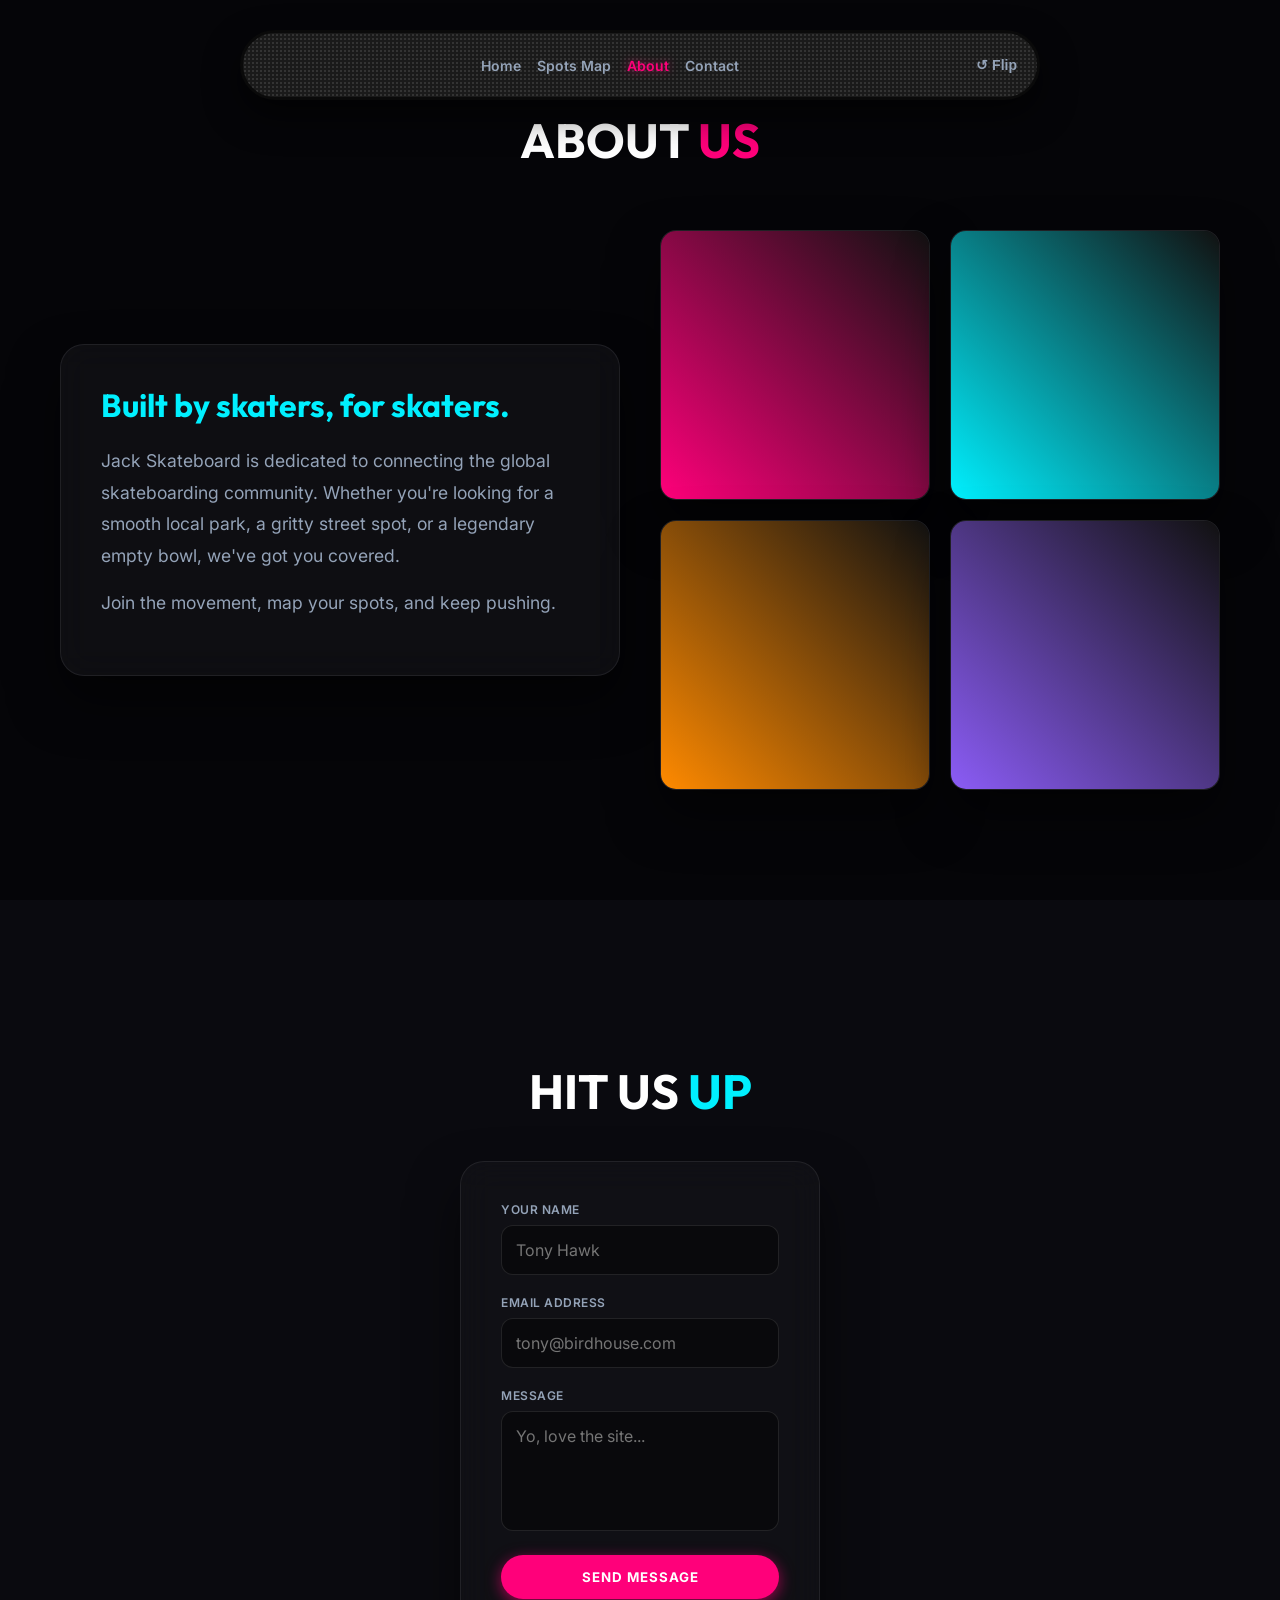
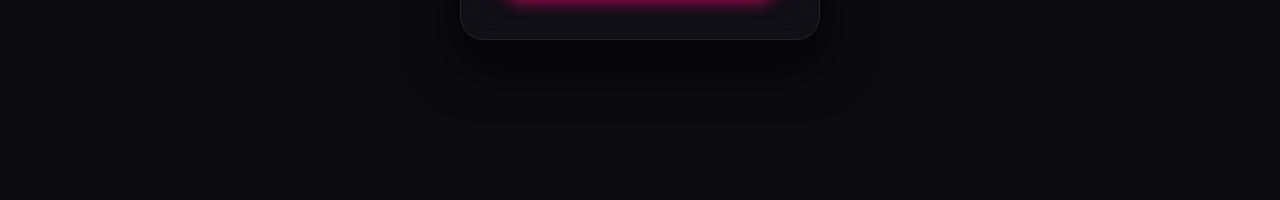
==== about.html @ 87d004cb "Merge Contact page into About page and update nav links" ====
<!DOCTYPE html>
<html lang="en">
<head>
  <meta charset="UTF-8">
  <meta name="viewport" content="width=device-width, initial-scale=1.0">
  <title>Jack Skateboard | About & Contact</title>
  <link rel="preconnect" href="https://fonts.googleapis.com">
  <link rel="preconnect" href="https://fonts.gstatic.com" crossorigin>
  <link href="https://fonts.googleapis.com/css2?family=Outfit:wght@400;700;900&family=Inter:wght@300;400;500;600&display=swap" rel="stylesheet">
  <link rel="stylesheet" href="style.css">
</head>
<body>

  <!-- 3D Skateboard Navigation -->
  <div class="nav-perspective">
    <div class="skateboard" id="skateboard-nav">
      
      <!-- Front (Grip Tape) -->
      <div class="skate-face skate-front">
        <div class="skate-truck top-truck"></div>
        <div class="skate-content">
          <a href="index.html" class="nav-link">Home</a>
          <a href="map.html" class="nav-link">Spots Map</a>
          <a href="about.html" class="nav-link active">About</a>
          <a href="about.html#contact" class="nav-link">Contact</a>
        </div>
        <button class="flip-btn" onclick="flipSkateboard()">↺ Flip</button>
        <div class="skate-truck bottom-truck"></div>
      </div>

      <!-- Back (Deck Graphic) -->
      <div class="skate-face skate-back">
        <div class="skate-truck top-truck">
            <div class="wheels"></div>
        </div>
        <div class="skate-content deck-graphic">
          <h2>JACK <span>SKATEBOARD</span></h2>
          <div class="deck-links">
            <a href="https://instagram.com" target="_blank" class="nav-link secondary-btn">Instagram</a>
            <a href="https://youtube.com" target="_blank" class="nav-link secondary-btn">YouTube</a>
          </div>
        </div>
        <button class="flip-btn" onclick="flipSkateboard()">↻ Flip</button>
        <div class="skate-truck bottom-truck">
            <div class="wheels"></div>
        </div>
      </div>

    </div>
  </div>

  <!-- ABOUT SECTION -->
  <section id="about" class="section">
    <div class="container">
      <h2>ABOUT <span>US</span></h2>
      <div class="about-grid">
        <div class="about-text glass-panel">
          <h3>Built by skaters, for skaters.</h3>
          <p>Jack Skateboard is dedicated to connecting the global skateboarding community. Whether you're looking for a smooth local park, a gritty street spot, or a legendary empty bowl, we've got you covered.</p>
          <p>Join the movement, map your spots, and keep pushing.</p>
        </div>
        <div class="gallery">
          <div class="gallery-item glass-panel">
            <div class="placeholder-img" style="background: linear-gradient(45deg, #FF007A, #111);"></div>
          </div>
          <div class="gallery-item glass-panel">
            <div class="placeholder-img" style="background: linear-gradient(45deg, #00F0FF, #111);"></div>
          </div>
          <div class="gallery-item glass-panel">
            <div class="placeholder-img" style="background: linear-gradient(45deg, #FF8A00, #111);"></div>
          </div>
          <div class="gallery-item glass-panel">
            <div class="placeholder-img" style="background: linear-gradient(45deg, #8B5CF6, #111);"></div>
          </div>
        </div>
      </div>
    </div>
  </section>

  <!-- CONTACT SECTION -->
  <section id="contact" class="section">
    <div class="container contact-container">
      <h2>HIT US <span>UP</span></h2>
      <form class="glass-panel contact-form" onsubmit="event.preventDefault(); alert('Message sent!');">
        <div class="input-group">
          <label>Your Name</label>
          <input type="text" placeholder="Tony Hawk" required />
        </div>
        <div class="input-group">
          <label>Email Address</label>
          <input type="email" placeholder="tony@birdhouse.com" required />
        </div>
        <div class="input-group">
          <label>Message</label>
          <textarea placeholder="Yo, love the site..." required></textarea>
        </div>
        <button type="submit" class="btn-primary w-full">Send Message</button>
      </form>
    </div>
  </section>

  <script src="script.js"></script>
</body>
</html>
---- style.css ----
:root {
  --bg-dark: #0a0a0f;
  --bg-darker: #050508;
  --panel-bg: rgba(20, 20, 25, 0.6);
  --panel-border: rgba(255, 255, 255, 0.08);
  --text-main: #f8f8f8;
  --text-muted: #94a3b8;
  
  --accent: #FF007A;
  --accent-glow: rgba(255, 0, 122, 0.6);
  --color-street: #00F0FF;
  
  --font-heading: 'Outfit', sans-serif;
  --font-body: 'Inter', sans-serif;
}

* {
  box-sizing: border-box;
  margin: 0;
  padding: 0;
}

html {
  scroll-behavior: smooth;
}

body {
  background: var(--bg-dark);
  font-family: var(--font-body);
  color: var(--text-main);
  overflow-x: hidden;
}

h1, h2, h3, h4, h5, h6 {
  font-family: var(--font-heading);
}

a {
  text-decoration: none;
  color: inherit;
}

.container {
  max-width: 1200px;
  margin: 0 auto;
  padding: 0 20px;
}

.section {
  padding: 100px 0;
  min-height: 100vh;
  display: flex;
  flex-direction: column;
  justify-content: center;
}

/* Glassmorphism Classes */
.glass-panel {
  background: var(--panel-bg);
  backdrop-filter: blur(16px);
  -webkit-backdrop-filter: blur(16px);
  border: 1px solid var(--panel-border);
  border-radius: 24px;
  box-shadow: 0 25px 50px rgba(0,0,0,0.5);
}

.glass-badge {
  position: absolute;
  z-index: 1000;
  background: var(--panel-bg);
  backdrop-filter: blur(12px);
  border: 1px solid var(--panel-border);
  padding: 10px 16px;
  border-radius: 12px;
  font-size: 14px;
  font-weight: 500;
  box-shadow: 0 4px 20px rgba(0, 0, 0, 0.3);
  transition: opacity 0.3s ease;
}
.hidden { opacity: 0; pointer-events: none; display: none !important; }

/* Buttons */
.btn-primary {
  display: inline-block;
  background: var(--accent);
  color: #fff;
  padding: 14px 28px;
  border-radius: 999px;
  font-weight: 700;
  font-family: var(--font-body);
  border: none;
  cursor: pointer;
  transition: all 0.3s;
  box-shadow: 0 4px 15px var(--accent-glow);
  text-transform: uppercase;
  letter-spacing: 1px;
}
.btn-primary:hover {
  background: #ff3399;
  transform: translateY(-2px);
  box-shadow: 0 6px 20px var(--accent-glow);
}
.w-full { width: 100%; }

/* Form Inputs */
.input-group { margin-bottom: 20px; }
.input-group label {
  display: block;
  font-size: 12px;
  color: var(--text-muted);
  margin-bottom: 8px;
  font-weight: 600;
  text-transform: uppercase;
  letter-spacing: 0.5px;
}
.input-group input, .input-group select, .input-group textarea {
  width: 100%;
  background: rgba(0, 0, 0, 0.4);
  border: 1px solid rgba(255,255,255,0.1);
  color: #fff;
  padding: 14px;
  border-radius: 12px;
  font-family: var(--font-body);
  font-size: 16px;
  transition: border-color 0.3s;
}
.input-group input:focus, .input-group select:focus, .input-group textarea:focus {
  outline: none;
  border-color: var(--accent);
}
.input-group textarea { height: 120px; resize: none; }

/* --- 3D SKATEBOARD NAVIGATION --- */
.nav-perspective {
  position: fixed;
  top: 30px;
  left: 50%;
  transform: translateX(-50%);
  z-index: 9999;
  perspective: 1200px;
  width: 800px;
  max-width: 95vw;
  height: 70px;
}

.skateboard {
  width: 100%;
  height: 100%;
  position: relative;
  transform-style: preserve-3d;
  transition: transform 0.8s cubic-bezier(0.175, 0.885, 0.32, 1.275);
}
.skateboard.flipped { transform: rotateX(180deg); }

.skate-face {
  position: absolute;
  width: 100%;
  height: 100%;
  border-radius: 999px;
  backface-visibility: hidden;
  display: flex;
  align-items: center;
  justify-content: space-between;
  padding: 0 10px;
  box-shadow: 0 15px 35px rgba(0,0,0,0.6);
}

.skate-front {
  background: #1a1a1a;
  background-image: radial-gradient(#333 1px, transparent 1px);
  background-size: 4px 4px;
  border: 3px solid #0a0a0a;
}
.skate-back {
  background: linear-gradient(135deg, #111, #222);
  border: 3px solid #555;
  transform: rotateX(180deg);
}

.skate-truck {
  width: 30px; height: 40px; background: #444; border-radius: 4px;
  position: absolute; top: 50%; transform: translateY(-50%); z-index: -1;
}
.skate-front .skate-truck {
  height: 10px; width: 10px; border-radius: 50%; background: #666; box-shadow: 0 30px 0 #666;
}
.skate-front .top-truck { left: 40px; top: 20px; }
.skate-front .bottom-truck { right: 40px; top: 20px; }

.skate-back .skate-truck {
  background: #888; border: 2px solid #555; display: flex; justify-content: center; align-items: center;
}
.skate-back .top-truck { left: 50px; }
.skate-back .bottom-truck { right: 50px; }

.wheels { width: 4px; height: 50px; background: #222; position: relative; }
.wheels::before, .wheels::after {
  content: ''; position: absolute; width: 12px; height: 20px; background: #e0e0e0; border-radius: 4px; left: -4px;
}
.wheels::before { top: -10px; }
.wheels::after { bottom: -10px; }

.skate-content {
  display: flex; gap: 16px; align-items: center; justify-content: center; flex: 1; z-index: 10;
}
.nav-link {
  color: var(--text-muted); font-weight: 600; font-size: 14px; transition: color 0.3s;
}
.nav-link:hover, .nav-link.active { color: #fff; }
.nav-link.active { color: var(--accent); text-shadow: 0 0 10px var(--accent-glow); }

.deck-graphic { font-family: var(--font-heading); letter-spacing: 2px; justify-content: space-around; }
.deck-graphic h2 { font-size: 24px; font-weight: 900; margin: 0; color: #fff; }
.deck-graphic span { color: var(--color-street); }
.deck-links { display: flex; gap: 20px; }

.flip-btn {
  background: transparent; border: none; color: var(--text-muted); cursor: pointer;
  font-size: 14px; font-weight: 700; padding: 10px; transition: color 0.3s; z-index: 10;
}
.flip-btn:hover { color: #fff; }


/* --- HERO SECTION --- */
#hero {
  position: relative;
  text-align: center;
  align-items: center;
  overflow: hidden;
  background: radial-gradient(circle at center, #1a1a24 0%, var(--bg-dark) 100%);
}
.hero-bg-animated {
  position: absolute; top: 0; left: 0; width: 100%; height: 100%;
  background-image: radial-gradient(var(--accent-glow) 1px, transparent 1px);
  background-size: 40px 40px;
  opacity: 0.15;
  animation: moveBg 20s linear infinite;
  z-index: 0;
}
@keyframes moveBg { 0% { transform: translateY(0); } 100% { transform: translateY(40px); } }

.hero-content { position: relative; z-index: 1; }
.hero-content h1 {
  font-size: 6rem; font-weight: 900; line-height: 1; margin-bottom: 20px; color: #fff;
}
.hero-content h1 span { color: var(--accent); }
.hero-content p {
  font-size: 1.25rem; color: var(--text-muted); max-width: 600px; margin: 0 auto 40px; line-height: 1.6;
}

/* --- MAP SECTION --- */
.map-header { text-align: center; margin-bottom: 40px; }
.map-header h2 { font-size: 3rem; margin-bottom: 10px; color: #fff; }
.map-header span { color: var(--color-street); }
.map-header p { color: var(--text-muted); font-size: 1.1rem; }

.map-wrapper {
  position: relative; width: 100%; height: 600px; padding: 0; overflow: hidden;
}
#map { width: 100%; height: 100%; border-radius: 24px; z-index: 1; }

.map-filters {
  position: absolute; top: 20px; right: 20px; z-index: 1000;
  display: flex; gap: 8px; flex-wrap: wrap; justify-content: flex-end; max-width: 400px;
}
.filter-btn {
  background: var(--panel-bg); backdrop-filter: blur(8px);
  border: 1px solid var(--panel-border); color: #fff;
  padding: 8px 16px; border-radius: 20px; font-weight: 600; cursor: pointer; transition: all 0.3s;
}
.filter-btn:hover { background: rgba(255,255,255,0.1); }
.filter-btn.active { background: var(--accent); border-color: var(--accent); box-shadow: 0 0 15px var(--accent-glow); }
.add-btn { background: var(--color-street); color: #000; }
.add-btn:hover { background: #00d4e5; }

/* Wheel Markers */
.wheel-marker {
  width: 28px; height: 28px; border-radius: 50%; background: var(--marker-color, #fff);
  border: 3px solid #111; box-shadow: 0 0 12px var(--marker-color), inset 0 0 8px rgba(0,0,0,0.6);
  display: flex; align-items: center; justify-content: center; transition: transform 0.2s;
}
.wheel-marker:hover { transform: scale(1.2); }
.wheel-core { width: 10px; height: 10px; background: #222; border-radius: 50%; border: 2px solid #555; }

/* Leaflet Overrides */
.leaflet-popup-content-wrapper {
  background: var(--panel-bg) !important; backdrop-filter: blur(12px) !important;
  color: #fff !important; border-radius: 16px !important; border: 1px solid var(--panel-border) !important;
}
.leaflet-popup-tip { background: var(--panel-bg) !important; border: 1px solid var(--panel-border) !important; }
.leaflet-popup-close-button { color: #fff !important; }

/* Add Spot Modal */
.modal {
  position: fixed; top: 50%; left: 50%; transform: translate(-50%, -50%); z-index: 10000;
  width: 400px; padding: 30px; animation: popIn 0.4s cubic-bezier(0.175, 0.885, 0.32, 1.275);
}
@keyframes popIn { 0% { opacity: 0; transform: translate(-50%, -40%) scale(0.9); } 100% { opacity: 1; transform: translate(-50%, -50%) scale(1); } }
.panel-header { display: flex; justify-content: space-between; align-items: center; margin-bottom: 24px; }
.panel-header h3 { font-size: 24px; color: #fff; margin: 0; }
.panel-actions { display: flex; gap: 12px; margin-top: 24px; }
.panel-actions button { flex: 1; padding: 14px; border-radius: 12px; border: none; font-weight: 600; cursor: pointer; transition: all 0.3s; }
.btn-secondary { background: rgba(255,255,255,0.1); color: #fff; }
.btn-secondary:hover { background: rgba(255,255,255,0.2); }

/* --- ABOUT SECTION --- */
#about { background: var(--bg-darker); }
#about h2 { font-size: 3rem; text-align: center; margin-bottom: 60px; color: #fff; }
#about h2 span { color: var(--accent); }
.about-grid { display: grid; grid-template-columns: 1fr 1fr; gap: 40px; align-items: center; }
.about-text { padding: 40px; }
.about-text h3 { font-size: 2rem; margin-bottom: 20px; color: var(--color-street); }
.about-text p { color: var(--text-muted); line-height: 1.8; margin-bottom: 16px; font-size: 1.1rem; }

.gallery { display: grid; grid-template-columns: 1fr 1fr; gap: 20px; }
.gallery-item { aspect-ratio: 1; border-radius: 16px; overflow: hidden; padding: 0; }
.placeholder-img { width: 100%; height: 100%; transition: transform 0.5s; }
.gallery-item:hover .placeholder-img { transform: scale(1.1); }

/* --- CONTACT SECTION --- */
#contact { text-align: center; }
#contact h2 { font-size: 3rem; margin-bottom: 40px; color: #fff; }
#contact h2 span { color: var(--color-street); }
.contact-form { max-width: 600px; margin: 0 auto; padding: 40px; text-align: left; }

/* Responsive */
@media (max-width: 768px) {
  .hero-content h1 { font-size: 4rem; }
  .about-grid { grid-template-columns: 1fr; }
  .nav-perspective { width: 90vw; top: 10px; }
  .map-wrapper { height: 400px; }
}
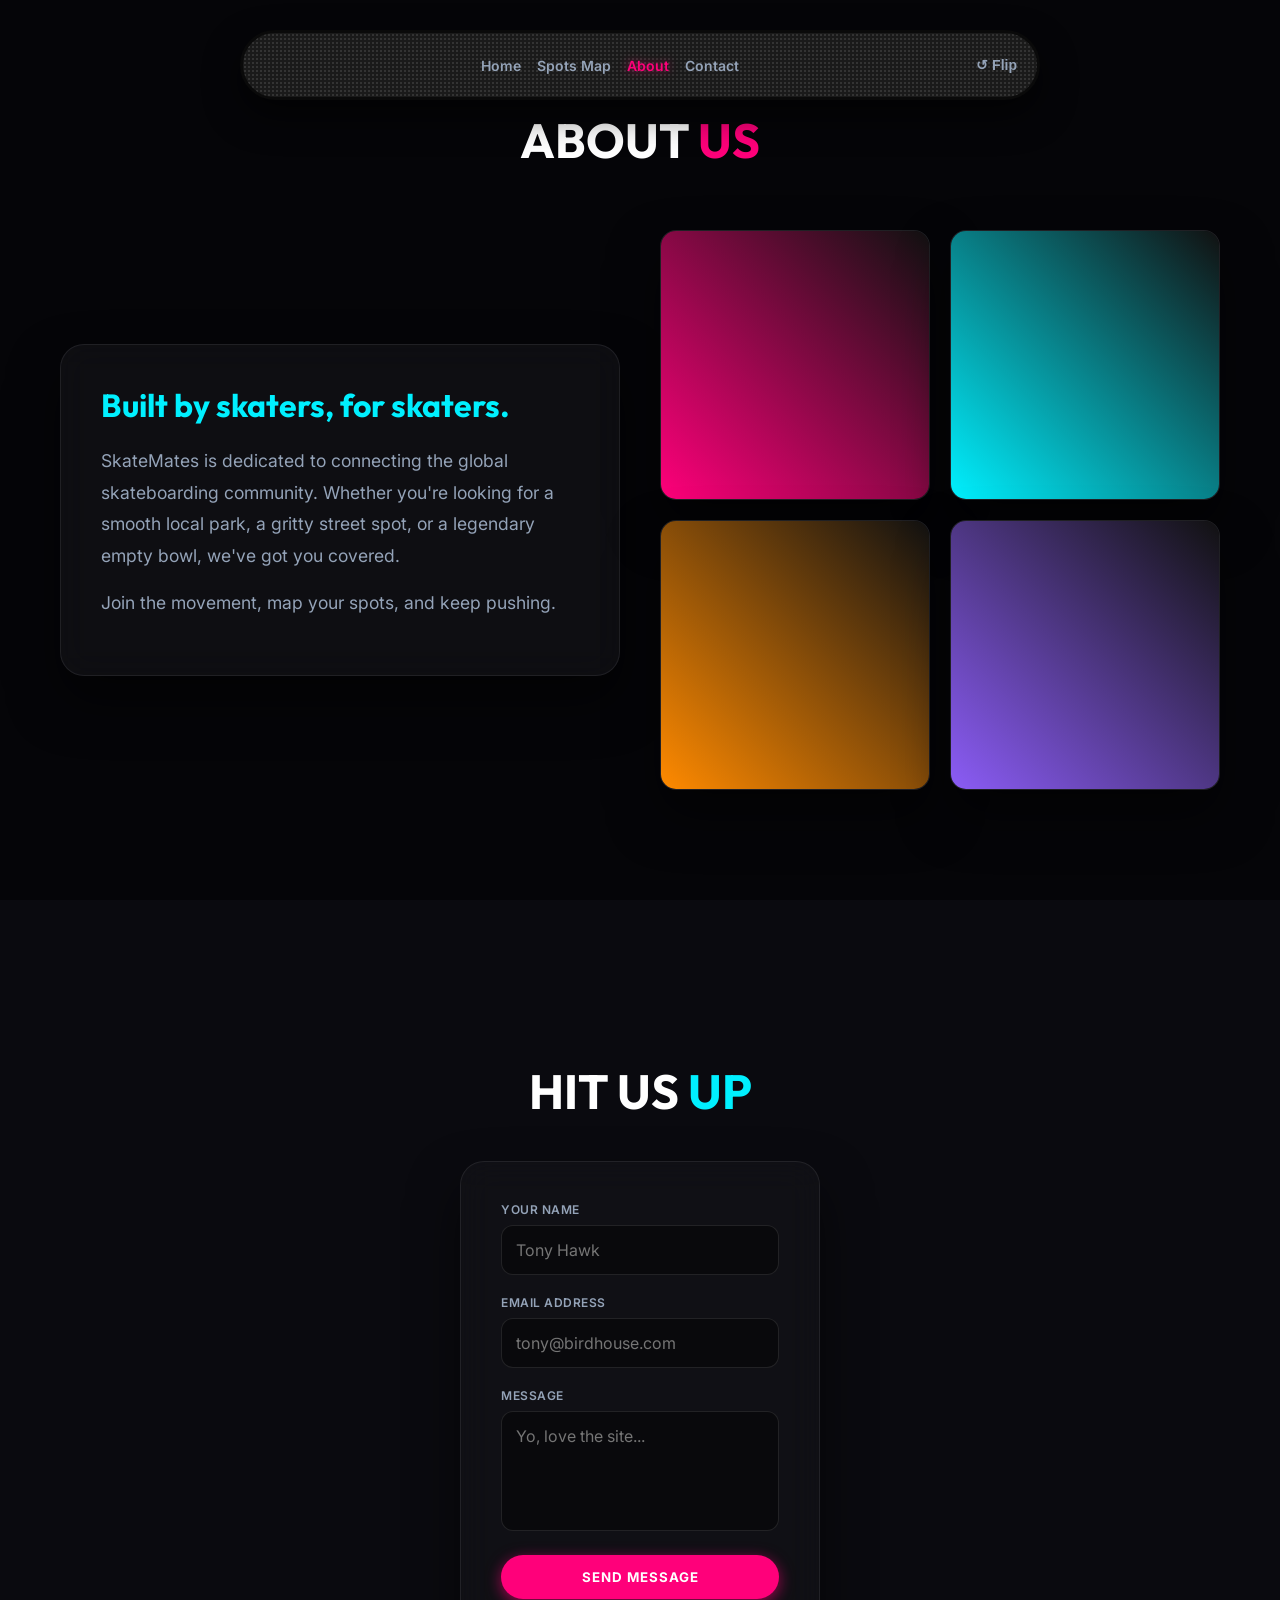
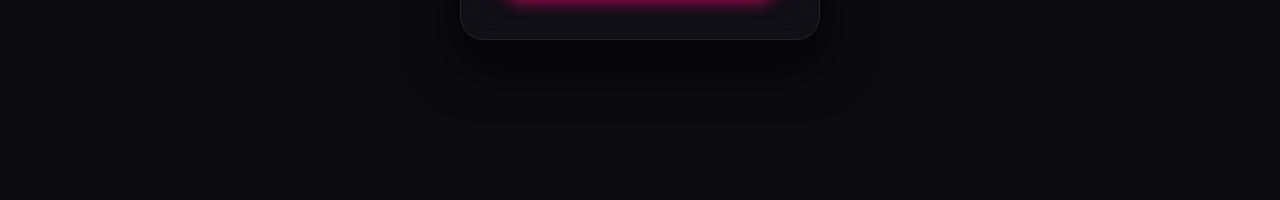
==== commit abd5a0a3: "Rebrand to SkateMates and fix mobile text overflow" ====
--- a/about.html
+++ b/about.html
@@ -3,7 +3,7 @@
 <head>
   <meta charset="UTF-8">
   <meta name="viewport" content="width=device-width, initial-scale=1.0">
-  <title>Jack Skateboard | About & Contact</title>
+  <title>SkateMates | About & Contact</title>
   <link rel="preconnect" href="https://fonts.googleapis.com">
   <link rel="preconnect" href="https://fonts.gstatic.com" crossorigin>
   <link href="https://fonts.googleapis.com/css2?family=Outfit:wght@400;700;900&family=Inter:wght@300;400;500;600&display=swap" rel="stylesheet">
@@ -34,7 +34,7 @@
             <div class="wheels"></div>
         </div>
         <div class="skate-content deck-graphic">
-          <h2>JACK <span>SKATEBOARD</span></h2>
+          <h2>SKATE<span>MATES</span></h2>
           <div class="deck-links">
             <a href="https://instagram.com" target="_blank" class="nav-link secondary-btn">Instagram</a>
             <a href="https://youtube.com" target="_blank" class="nav-link secondary-btn">YouTube</a>
@@ -56,7 +56,7 @@
       <div class="about-grid">
         <div class="about-text glass-panel">
           <h3>Built by skaters, for skaters.</h3>
-          <p>Jack Skateboard is dedicated to connecting the global skateboarding community. Whether you're looking for a smooth local park, a gritty street spot, or a legendary empty bowl, we've got you covered.</p>
+          <p>SkateMates is dedicated to connecting the global skateboarding community. Whether you're looking for a smooth local park, a gritty street spot, or a legendary empty bowl, we've got you covered.</p>
           <p>Join the movement, map your spots, and keep pushing.</p>
         </div>
         <div class="gallery">
--- a/style.css
+++ b/style.css
@@ -260,8 +260,8 @@
 #map { width: 100%; height: 100%; border-radius: 24px; z-index: 1; }
 
 .map-filters {
-  position: absolute; top: 20px; right: 20px; z-index: 1000;
-  display: flex; gap: 8px; flex-wrap: wrap; justify-content: flex-end; max-width: 400px;
+  position: absolute; bottom: 20px; left: 20px; z-index: 1000;
+  display: flex; gap: 8px; flex-wrap: wrap; justify-content: flex-start; max-width: 70%;
 }
 .filter-btn {
   background: var(--panel-bg); backdrop-filter: blur(8px);
@@ -293,7 +293,7 @@
 /* Add Spot Modal */
 .modal {
   position: fixed; top: 50%; left: 50%; transform: translate(-50%, -50%); z-index: 10000;
-  width: 400px; padding: 30px; animation: popIn 0.4s cubic-bezier(0.175, 0.885, 0.32, 1.275);
+  width: 90vw; max-width: 400px; padding: 30px; animation: popIn 0.4s cubic-bezier(0.175, 0.885, 0.32, 1.275);
 }
 @keyframes popIn { 0% { opacity: 0; transform: translate(-50%, -40%) scale(0.9); } 100% { opacity: 1; transform: translate(-50%, -50%) scale(1); } }
 .panel-header { display: flex; justify-content: space-between; align-items: center; margin-bottom: 24px; }
@@ -325,8 +325,33 @@
 
 /* Responsive */
 @media (max-width: 768px) {
-  .hero-content h1 { font-size: 4rem; }
+  .hero-content h1 { font-size: 10vw; }
   .about-grid { grid-template-columns: 1fr; }
-  .nav-perspective { width: 90vw; top: 10px; }
-  .map-wrapper { height: 400px; }
-}
+  .nav-perspective { width: 95vw; top: 15px; height: 60px; }
+  .skate-content { gap: 8px; }
+  .nav-link { font-size: 12px; }
+  .deck-graphic h2 { font-size: 16px; }
+  .flip-btn { padding: 5px; font-size: 12px; }
+  .skate-front .top-truck { left: 15px; }
+  .skate-front .bottom-truck { right: 15px; }
+  .skate-back .top-truck { left: 20px; }
+  .skate-back .bottom-truck { right: 20px; }
+  .map-wrapper { height: 500px; }
+  .map-filters { bottom: 20px; left: 10px; max-width: calc(100% - 60px); }
+  .filter-btn { padding: 6px 12px; font-size: 12px; }
+  .modal { padding: 20px; }
+}
+
+@media (max-width: 480px) {
+  .hero-content h1 { font-size: 12vw; }
+  .nav-perspective { height: 55px; }
+  .nav-link { font-size: 10px; }
+  .flip-btn { font-size: 10px; }
+  .deck-graphic h2 { font-size: 14px; letter-spacing: 0; }
+  .deck-links { gap: 5px; }
+  .deck-links a { font-size: 10px; }
+  .skate-front .top-truck { left: 5px; }
+  .skate-front .bottom-truck { right: 5px; }
+  .skate-back .top-truck { left: 10px; }
+  .skate-back .bottom-truck { right: 10px; }
+}
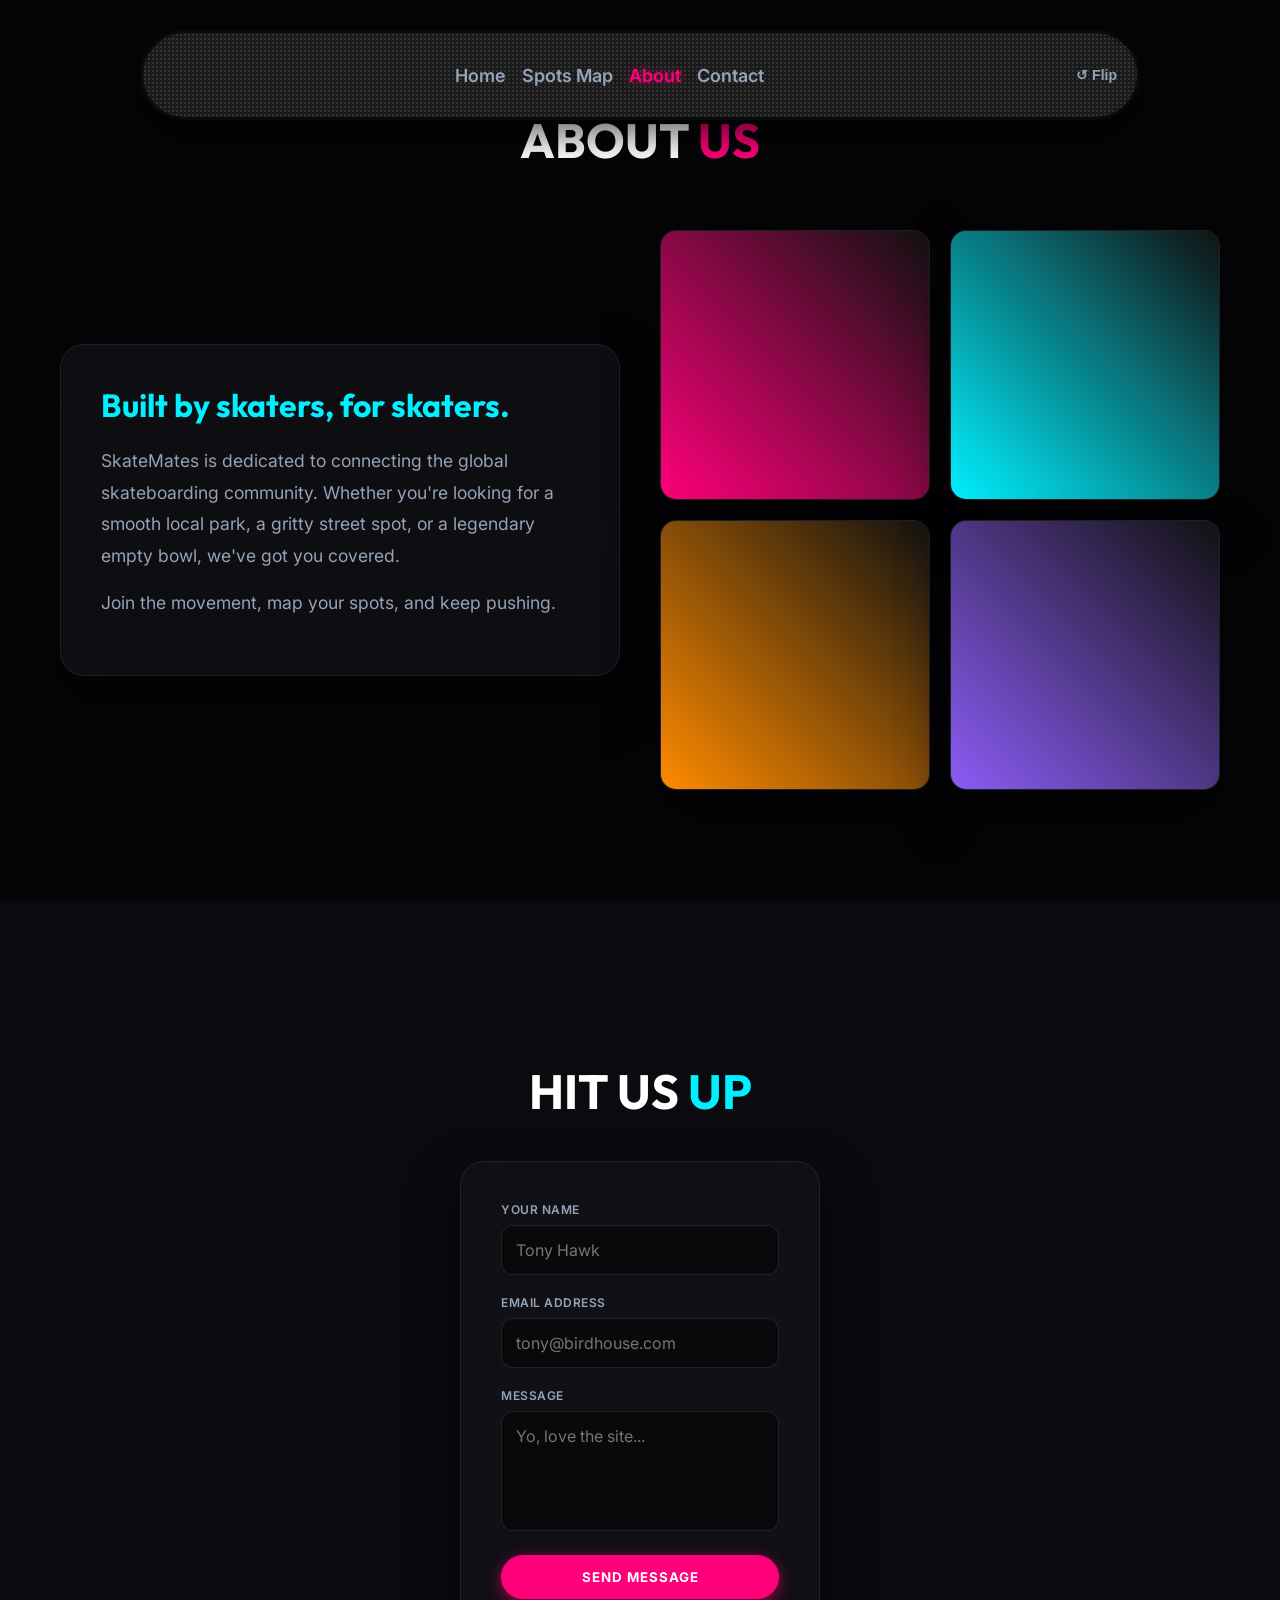
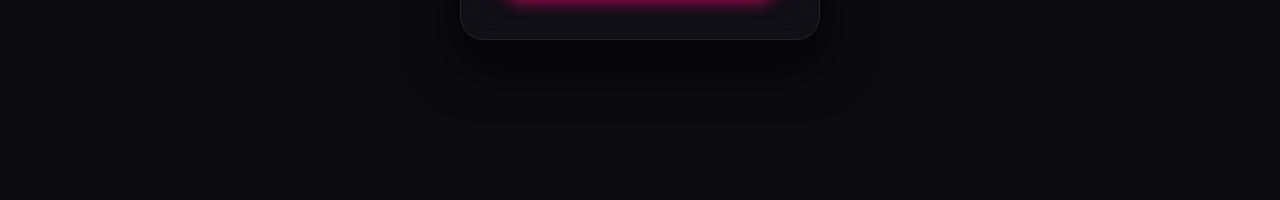
==== commit 1bdba200: "Add new home page content, TikTok link, enlarge nav bar, fix custom cursor and scrollbar" ====
--- a/about.html
+++ b/about.html
@@ -38,6 +38,7 @@
           <div class="deck-links">
             <a href="https://instagram.com" target="_blank" class="nav-link secondary-btn">Instagram</a>
             <a href="https://youtube.com" target="_blank" class="nav-link secondary-btn">YouTube</a>
+            <a href="https://www.tiktok.com/@skate..mates.co?_r=1&_t=ZN-9858gOOPg50" target="_blank" class="nav-link secondary-btn">TikTok</a>
           </div>
         </div>
         <button class="flip-btn" onclick="flipSkateboard()">↻ Flip</button>
--- a/style.css
+++ b/style.css
@@ -29,6 +29,28 @@
   font-family: var(--font-body);
   color: var(--text-main);
   overflow-x: hidden;
+  cursor: url('t-tool.svg') 16 16, url('t-tool.svg'), auto;
+}
+
+a, button, select, input {
+  cursor: url('t-tool.svg') 16 16, url('t-tool.svg'), pointer;
+}
+
+/* --- CUSTOM SCROLLBAR --- */
+::-webkit-scrollbar {
+  width: 16px;
+}
+::-webkit-scrollbar-track {
+  background-color: #222;
+  border-left: 2px solid #111;
+  background-image: linear-gradient(90deg, transparent 48%, rgba(255,255,255,0.15) 48%, rgba(255,255,255,0.15) 52%, transparent 52%);
+}
+::-webkit-scrollbar-thumb {
+  background: transparent url('skateboard.svg') center/14px 38px no-repeat;
+  border-radius: 8px;
+}
+::-webkit-scrollbar-thumb:hover {
+  background: transparent url('skateboard.svg') center/16px 40px no-repeat;
 }
 
 h1, h2, h3, h4, h5, h6 {
@@ -138,9 +160,9 @@
   transform: translateX(-50%);
   z-index: 9999;
   perspective: 1200px;
-  width: 800px;
+  width: 1000px;
   max-width: 95vw;
-  height: 70px;
+  height: 90px;
 }
 
 .skateboard {
@@ -204,13 +226,13 @@
   display: flex; gap: 16px; align-items: center; justify-content: center; flex: 1; z-index: 10;
 }
 .nav-link {
-  color: var(--text-muted); font-weight: 600; font-size: 14px; transition: color 0.3s;
+  color: var(--text-muted); font-weight: 600; font-size: 18px; transition: color 0.3s;
 }
 .nav-link:hover, .nav-link.active { color: #fff; }
 .nav-link.active { color: var(--accent); text-shadow: 0 0 10px var(--accent-glow); }
 
 .deck-graphic { font-family: var(--font-heading); letter-spacing: 2px; justify-content: space-around; }
-.deck-graphic h2 { font-size: 24px; font-weight: 900; margin: 0; color: #fff; }
+.deck-graphic h2 { font-size: 28px; font-weight: 900; margin: 0; color: #fff; }
 .deck-graphic span { color: var(--color-street); }
 .deck-links { display: flex; gap: 20px; }
 
@@ -302,6 +324,20 @@
 .panel-actions button { flex: 1; padding: 14px; border-radius: 12px; border: none; font-weight: 600; cursor: pointer; transition: all 0.3s; }
 .btn-secondary { background: rgba(255,255,255,0.1); color: #fff; }
 .btn-secondary:hover { background: rgba(255,255,255,0.2); }
+
+/* --- CONTENT GRIDS --- */
+.section-title { font-size: 3rem; text-align: center; margin-bottom: 50px; color: #fff; }
+.section-title span { color: var(--accent); }
+.dark-section { background: var(--bg-darker); }
+
+.content-grid { display: grid; grid-template-columns: 1fr 1fr; gap: 40px; }
+.content-card { overflow: hidden; display: flex; flex-direction: column; padding: 0; }
+.card-image { width: 100%; height: 300px; overflow: hidden; border-top-left-radius: 24px; border-top-right-radius: 24px; }
+.card-image img { width: 100%; height: 100%; object-fit: cover; transition: transform 0.5s; }
+.content-card:hover .card-image img { transform: scale(1.05); }
+.card-text { padding: 30px; }
+.card-text h3 { font-size: 1.5rem; color: var(--color-street); margin-bottom: 15px; }
+.card-text p { color: var(--text-muted); line-height: 1.6; }
 
 /* --- ABOUT SECTION --- */
 #about { background: var(--bg-darker); }
@@ -327,6 +363,8 @@
 @media (max-width: 768px) {
   .hero-content h1 { font-size: 10vw; }
   .about-grid { grid-template-columns: 1fr; }
+  .content-grid { grid-template-columns: 1fr; }
+  .section-title { font-size: 2.5rem; }
   .nav-perspective { width: 95vw; top: 15px; height: 60px; }
   .skate-content { gap: 8px; }
   .nav-link { font-size: 12px; }
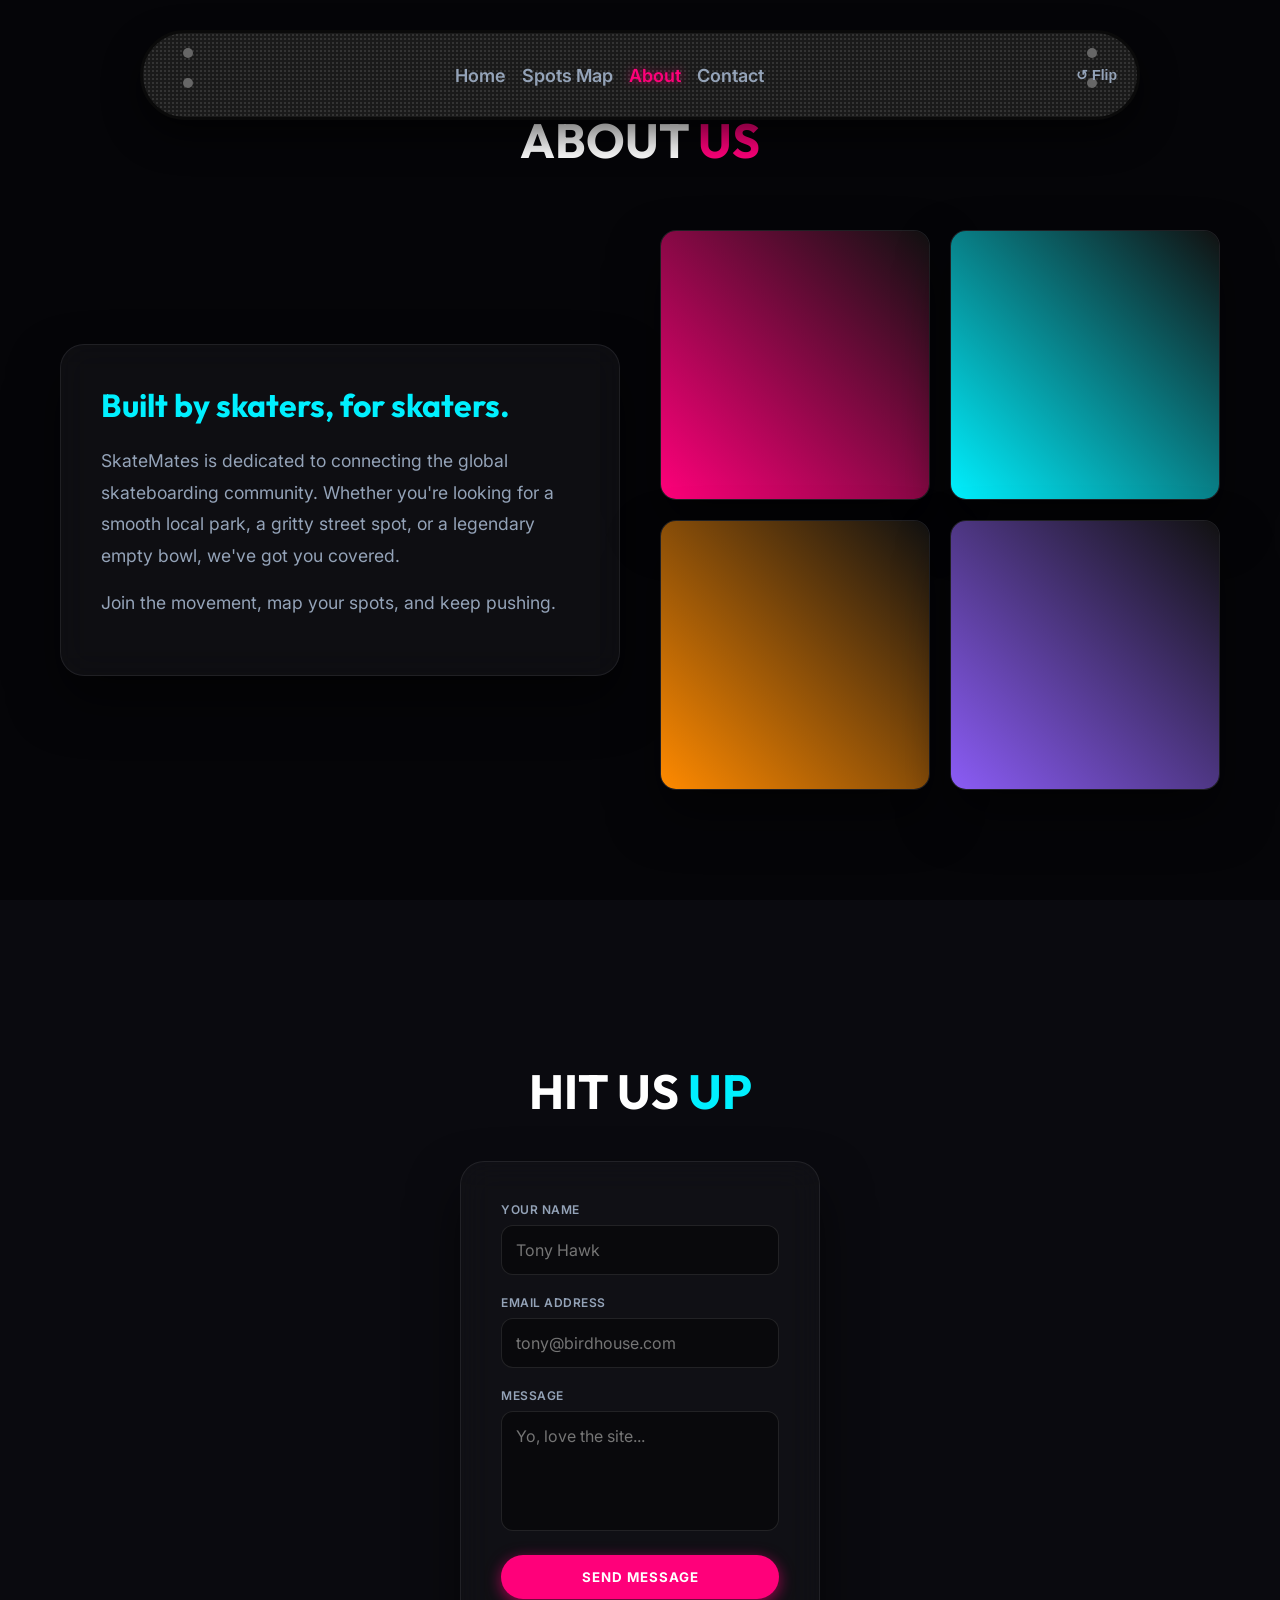
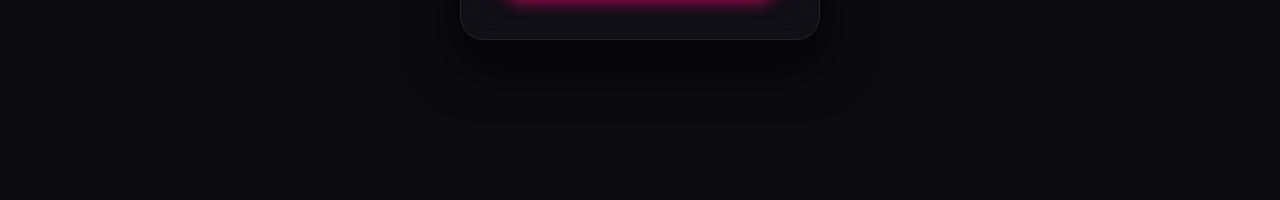
==== commit 4b1b0f4f: "Replace AI images with Unsplash stock photos, update social links, apply robust CSS z-index fix for " ====
--- a/about.html
+++ b/about.html
@@ -36,8 +36,8 @@
         <div class="skate-content deck-graphic">
           <h2>SKATE<span>MATES</span></h2>
           <div class="deck-links">
-            <a href="https://instagram.com" target="_blank" class="nav-link secondary-btn">Instagram</a>
-            <a href="https://youtube.com" target="_blank" class="nav-link secondary-btn">YouTube</a>
+            <a href="https://www.instagram.com/" target="_blank" class="nav-link secondary-btn">Instagram</a>
+            <a href="https://www.youtube.com/" target="_blank" class="nav-link secondary-btn">YouTube</a>
             <a href="https://www.tiktok.com/@skate..mates.co?_r=1&_t=ZN-9858gOOPg50" target="_blank" class="nav-link secondary-btn">TikTok</a>
           </div>
         </div>
--- a/style.css
+++ b/style.css
@@ -192,12 +192,18 @@
   background-image: radial-gradient(#333 1px, transparent 1px);
   background-size: 4px 4px;
   border: 3px solid #0a0a0a;
+  pointer-events: auto;
+  z-index: 2;
 }
 .skate-back {
   background: linear-gradient(135deg, #111, #222);
   border: 3px solid #555;
   transform: rotateX(180deg);
-}
+  pointer-events: none;
+  z-index: 1;
+}
+.skateboard.flipped .skate-front { pointer-events: none; z-index: 1; visibility: hidden; }
+.skateboard.flipped .skate-back { pointer-events: auto; z-index: 2; }
 
 .skate-truck {
   width: 30px; height: 40px; background: #444; border-radius: 4px;
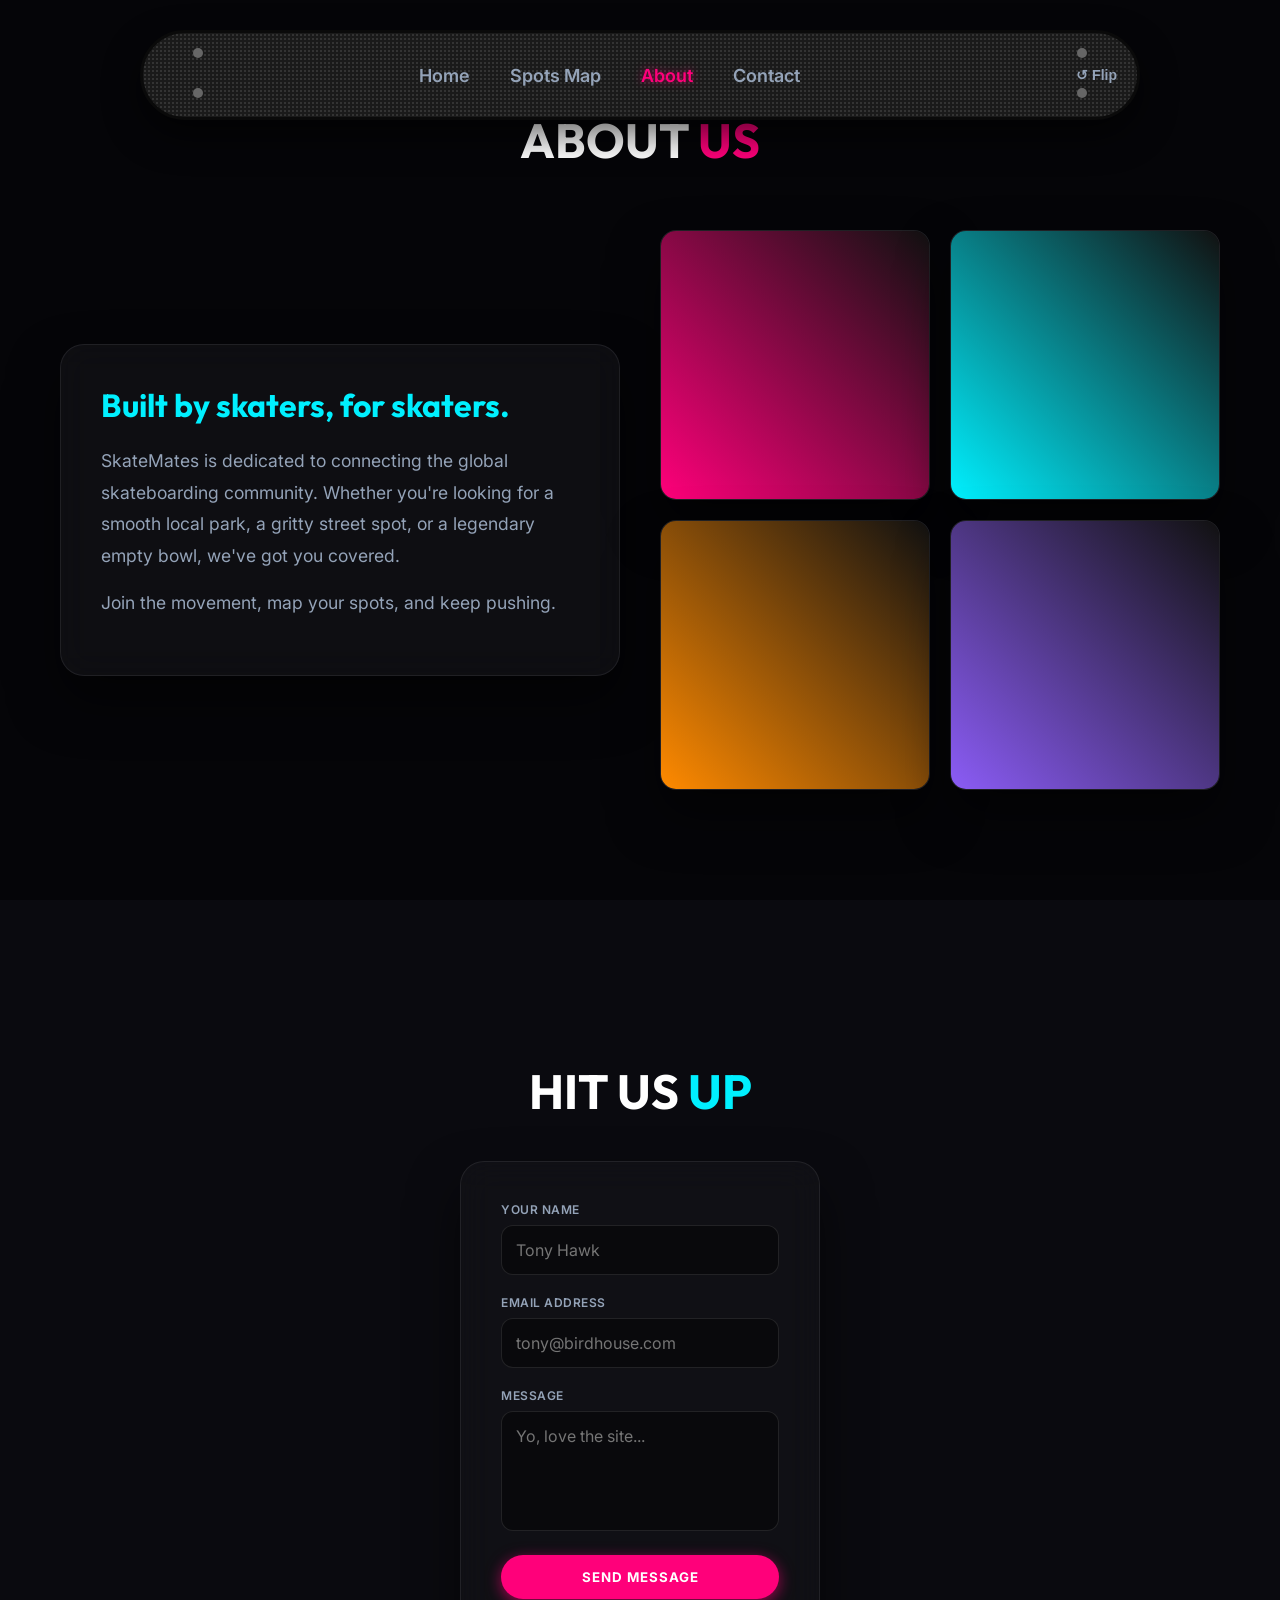
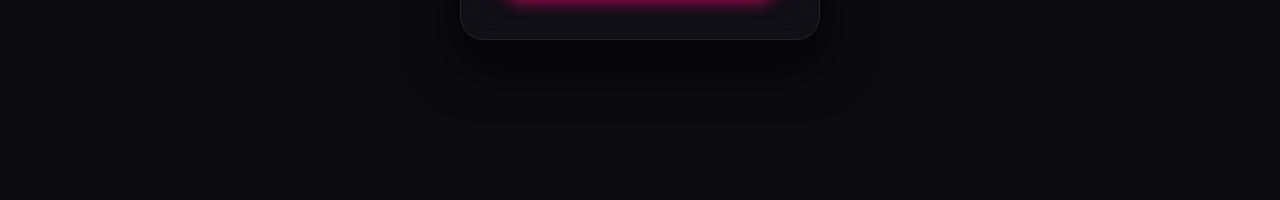
==== commit 5aa97ed3: "Fix navigation truck alignment, space out links, and add fallback JS window open to social links" ====
--- a/about.html
+++ b/about.html
@@ -36,9 +36,9 @@
         <div class="skate-content deck-graphic">
           <h2>SKATE<span>MATES</span></h2>
           <div class="deck-links">
-            <a href="https://www.instagram.com/" target="_blank" class="nav-link secondary-btn">Instagram</a>
-            <a href="https://www.youtube.com/" target="_blank" class="nav-link secondary-btn">YouTube</a>
-            <a href="https://www.tiktok.com/@skate..mates.co?_r=1&_t=ZN-9858gOOPg50" target="_blank" class="nav-link secondary-btn">TikTok</a>
+            <a href="https://www.instagram.com/" target="_blank" onclick="window.open(this.href, '_blank'); return false;" class="nav-link secondary-btn" style="z-index: 20; position: relative;">Instagram</a>
+            <a href="https://www.youtube.com/" target="_blank" onclick="window.open(this.href, '_blank'); return false;" class="nav-link secondary-btn" style="z-index: 20; position: relative;">YouTube</a>
+            <a href="https://www.tiktok.com/@skate..mates.co?_r=1&amp;_t=ZN-9858gOOPg50" target="_blank" onclick="window.open(this.href, '_blank'); return false;" class="nav-link secondary-btn" style="z-index: 20; position: relative;">TikTok</a>
           </div>
         </div>
         <button class="flip-btn" onclick="flipSkateboard()">↻ Flip</button>
--- a/style.css
+++ b/style.css
@@ -210,10 +210,10 @@
   position: absolute; top: 50%; transform: translateY(-50%); z-index: -1;
 }
 .skate-front .skate-truck {
-  height: 10px; width: 10px; border-radius: 50%; background: #666; box-shadow: 0 30px 0 #666;
-}
-.skate-front .top-truck { left: 40px; top: 20px; }
-.skate-front .bottom-truck { right: 40px; top: 20px; }
+  height: 10px; width: 10px; border-radius: 50%; background: #666; box-shadow: 0 40px 0 #666;
+}
+.skate-front .top-truck { left: 50px; top: 20px; }
+.skate-front .bottom-truck { right: 50px; top: 20px; }
 
 .skate-back .skate-truck {
   background: #888; border: 2px solid #555; display: flex; justify-content: center; align-items: center;
@@ -229,7 +229,7 @@
 .wheels::after { bottom: -10px; }
 
 .skate-content {
-  display: flex; gap: 16px; align-items: center; justify-content: center; flex: 1; z-index: 10;
+  display: flex; gap: 40px; align-items: center; justify-content: center; flex: 1; z-index: 10;
 }
 .nav-link {
   color: var(--text-muted); font-weight: 600; font-size: 18px; transition: color 0.3s;
@@ -372,7 +372,7 @@
   .content-grid { grid-template-columns: 1fr; }
   .section-title { font-size: 2.5rem; }
   .nav-perspective { width: 95vw; top: 15px; height: 60px; }
-  .skate-content { gap: 8px; }
+  .skate-content { gap: 15px; }
   .nav-link { font-size: 12px; }
   .deck-graphic h2 { font-size: 16px; }
   .flip-btn { padding: 5px; font-size: 12px; }
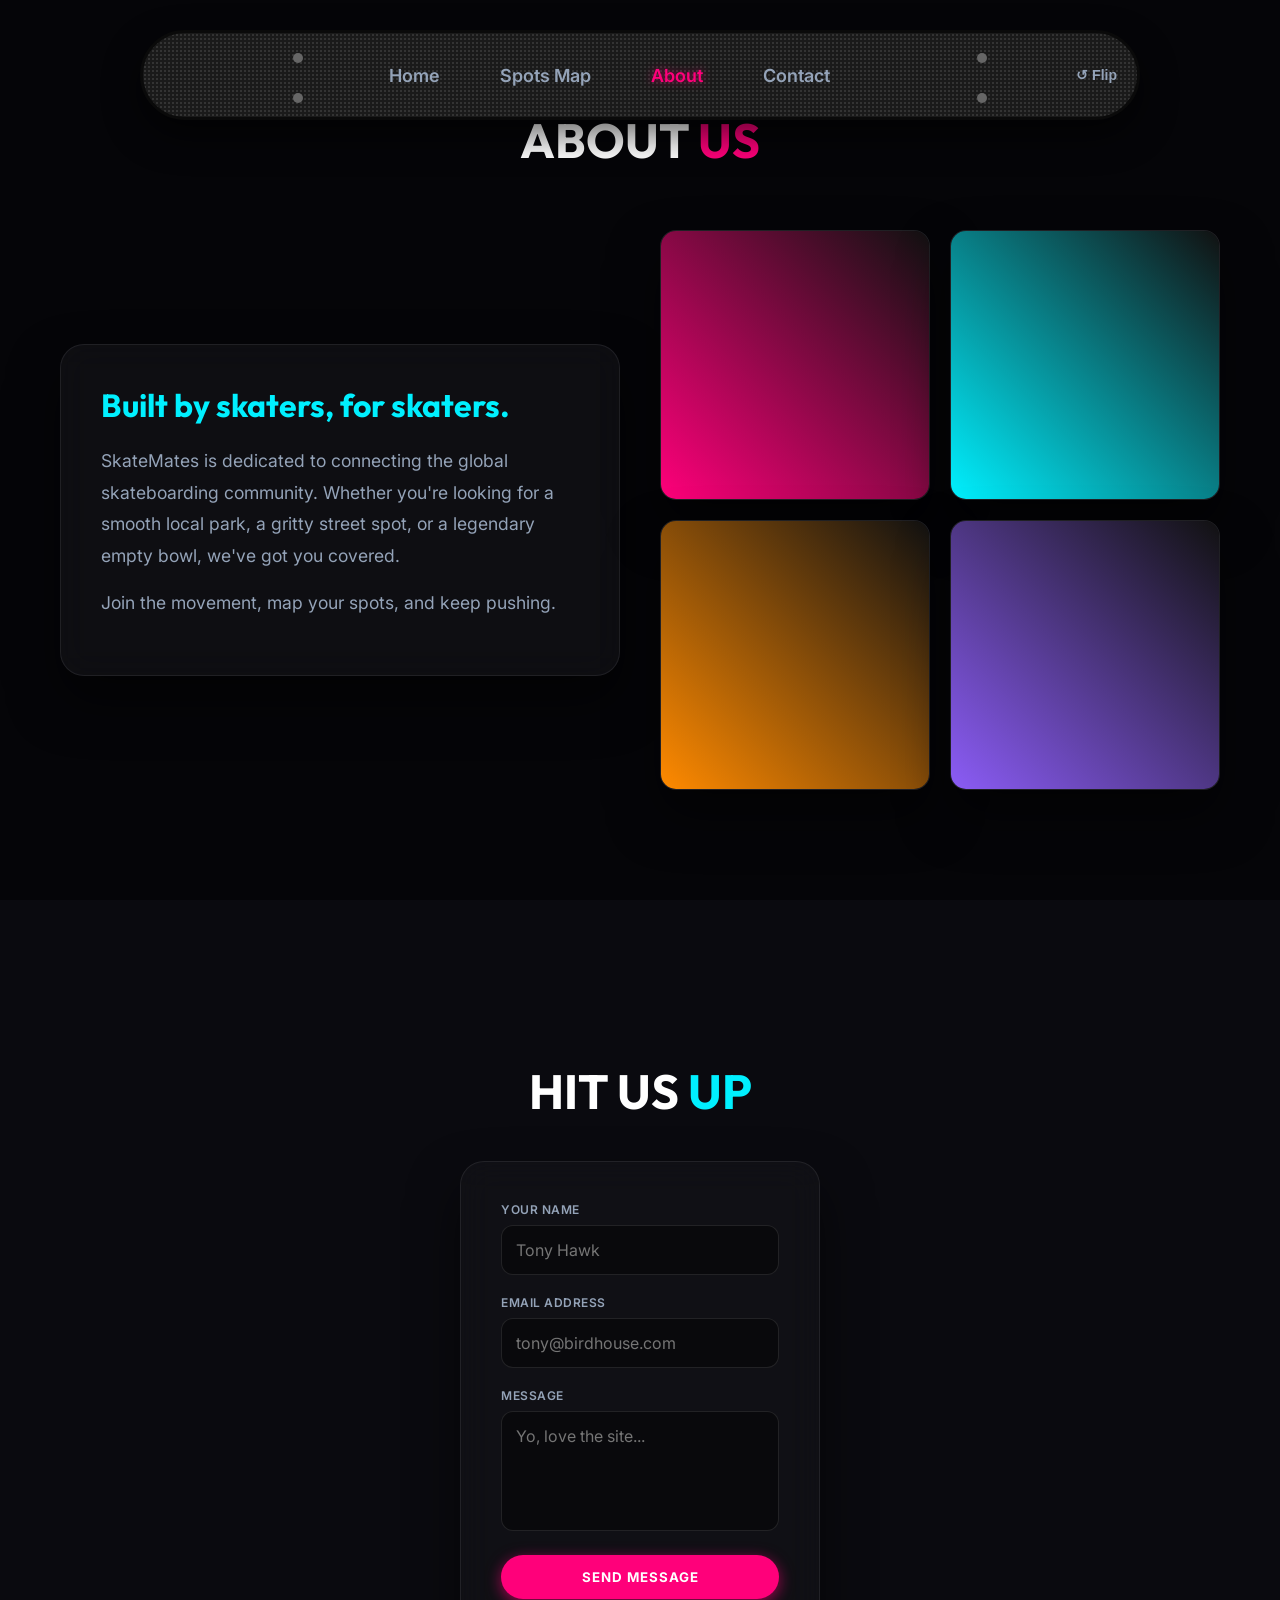
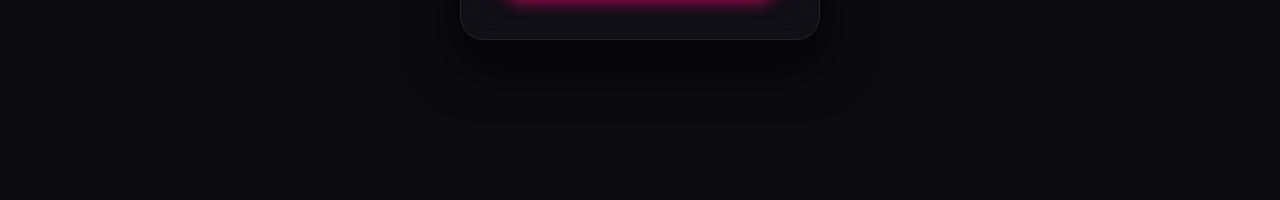
==== commit 69d67509: "Adjust navigation layout padding to avoid truck overlaps, and unify back-link styles with front link" ====
--- a/about.html
+++ b/about.html
@@ -34,7 +34,7 @@
             <div class="wheels"></div>
         </div>
         <div class="skate-content deck-graphic">
-          <h2>SKATE<span>MATES</span></h2>
+          <a href="index.html" class="nav-link active brand-link" style="z-index: 20; position: relative;">SKATE<span>MATES</span></a>
           <div class="deck-links">
             <a href="https://www.instagram.com/" target="_blank" onclick="window.open(this.href, '_blank'); return false;" class="nav-link secondary-btn" style="z-index: 20; position: relative;">Instagram</a>
             <a href="https://www.youtube.com/" target="_blank" onclick="window.open(this.href, '_blank'); return false;" class="nav-link secondary-btn" style="z-index: 20; position: relative;">YouTube</a>
--- a/style.css
+++ b/style.css
@@ -172,7 +172,6 @@
   transform-style: preserve-3d;
   transition: transform 0.8s cubic-bezier(0.175, 0.885, 0.32, 1.275);
 }
-.skateboard.flipped { transform: rotateX(180deg); }
 
 .skate-face {
   position: absolute;
@@ -202,8 +201,27 @@
   pointer-events: none;
   z-index: 1;
 }
-.skateboard.flipped .skate-front { pointer-events: none; z-index: 1; visibility: hidden; }
-.skateboard.flipped .skate-back { pointer-events: auto; z-index: 2; }
+.skateboard.flipped .skate-front { 
+  pointer-events: none; 
+  z-index: 1; 
+  visibility: hidden;
+  transition: visibility 0s 0.8s;
+}
+.skateboard:not(.flipped) .skate-front {
+  visibility: visible;
+  transition: visibility 0s 0s;
+}
+
+.skateboard.flipped .skate-back { 
+  pointer-events: auto; 
+  z-index: 2; 
+  visibility: visible;
+  transition: visibility 0s 0s;
+}
+.skateboard:not(.flipped) .skate-back {
+  visibility: hidden;
+  transition: visibility 0s 0.8s;
+}
 
 .skate-truck {
   width: 30px; height: 40px; background: #444; border-radius: 4px;
@@ -211,15 +229,17 @@
 }
 .skate-front .skate-truck {
   height: 10px; width: 10px; border-radius: 50%; background: #666; box-shadow: 0 40px 0 #666;
-}
-.skate-front .top-truck { left: 50px; top: 20px; }
-.skate-front .bottom-truck { right: 50px; top: 20px; }
+  transform: none;
+  z-index: 10;
+}
+.skate-front .top-truck { left: 150px; top: 20px; }
+.skate-front .bottom-truck { right: 150px; top: 20px; }
 
 .skate-back .skate-truck {
   background: #888; border: 2px solid #555; display: flex; justify-content: center; align-items: center;
 }
-.skate-back .top-truck { left: 50px; }
-.skate-back .bottom-truck { right: 50px; }
+.skate-back .top-truck { left: 150px; }
+.skate-back .bottom-truck { right: 150px; }
 
 .wheels { width: 4px; height: 50px; background: #222; position: relative; }
 .wheels::before, .wheels::after {
@@ -230,9 +250,11 @@
 
 .skate-content {
   display: flex; gap: 40px; align-items: center; justify-content: center; flex: 1; z-index: 10;
+  padding: 0 180px;
 }
 .nav-link {
   color: var(--text-muted); font-weight: 600; font-size: 18px; transition: color 0.3s;
+  text-decoration: none; position: relative; padding: 5px 10px;
 }
 .nav-link:hover, .nav-link.active { color: #fff; }
 .nav-link.active { color: var(--accent); text-shadow: 0 0 10px var(--accent-glow); }
@@ -240,7 +262,17 @@
 .deck-graphic { font-family: var(--font-heading); letter-spacing: 2px; justify-content: space-around; }
 .deck-graphic h2 { font-size: 28px; font-weight: 900; margin: 0; color: #fff; }
 .deck-graphic span { color: var(--color-street); }
-.deck-links { display: flex; gap: 20px; }
+.deck-links { display: flex; gap: 20px; align-items: center; z-index: 50; position: relative; }
+
+.brand-link {
+  font-family: var(--font-heading);
+  font-weight: 900;
+  letter-spacing: 2px;
+  font-size: 22px !important;
+}
+.brand-link span {
+  color: var(--color-street);
+}
 
 .flip-btn {
   background: transparent; border: none; color: var(--text-muted); cursor: pointer;
@@ -292,9 +324,9 @@
   display: flex; gap: 8px; flex-wrap: wrap; justify-content: flex-start; max-width: 70%;
 }
 .filter-btn {
-  background: var(--panel-bg); backdrop-filter: blur(8px);
-  border: 1px solid var(--panel-border); color: #fff;
-  padding: 8px 16px; border-radius: 20px; font-weight: 600; cursor: pointer; transition: all 0.3s;
+  background: transparent; border: 2px solid var(--accent); color: var(--accent);
+  padding: 8px 16px; border-radius: 20px; cursor: pointer; font-weight: bold;
+  transition: all 0.3s;
 }
 .filter-btn:hover { background: rgba(255,255,255,0.1); }
 .filter-btn.active { background: var(--accent); border-color: var(--accent); box-shadow: 0 0 15px var(--accent-glow); }
@@ -372,7 +404,7 @@
   .content-grid { grid-template-columns: 1fr; }
   .section-title { font-size: 2.5rem; }
   .nav-perspective { width: 95vw; top: 15px; height: 60px; }
-  .skate-content { gap: 15px; }
+  .skate-content { gap: 15px; padding: 0 30px; }
   .nav-link { font-size: 12px; }
   .deck-graphic h2 { font-size: 16px; }
   .flip-btn { padding: 5px; font-size: 12px; }
@@ -389,11 +421,11 @@
 @media (max-width: 480px) {
   .hero-content h1 { font-size: 12vw; }
   .nav-perspective { height: 55px; }
+  .skate-content { gap: 8px; padding: 0 15px; }
   .nav-link { font-size: 10px; }
   .flip-btn { font-size: 10px; }
   .deck-graphic h2 { font-size: 14px; letter-spacing: 0; }
   .deck-links { gap: 5px; }
-  .deck-links a { font-size: 10px; }
   .skate-front .top-truck { left: 5px; }
   .skate-front .bottom-truck { right: 5px; }
   .skate-back .top-truck { left: 10px; }
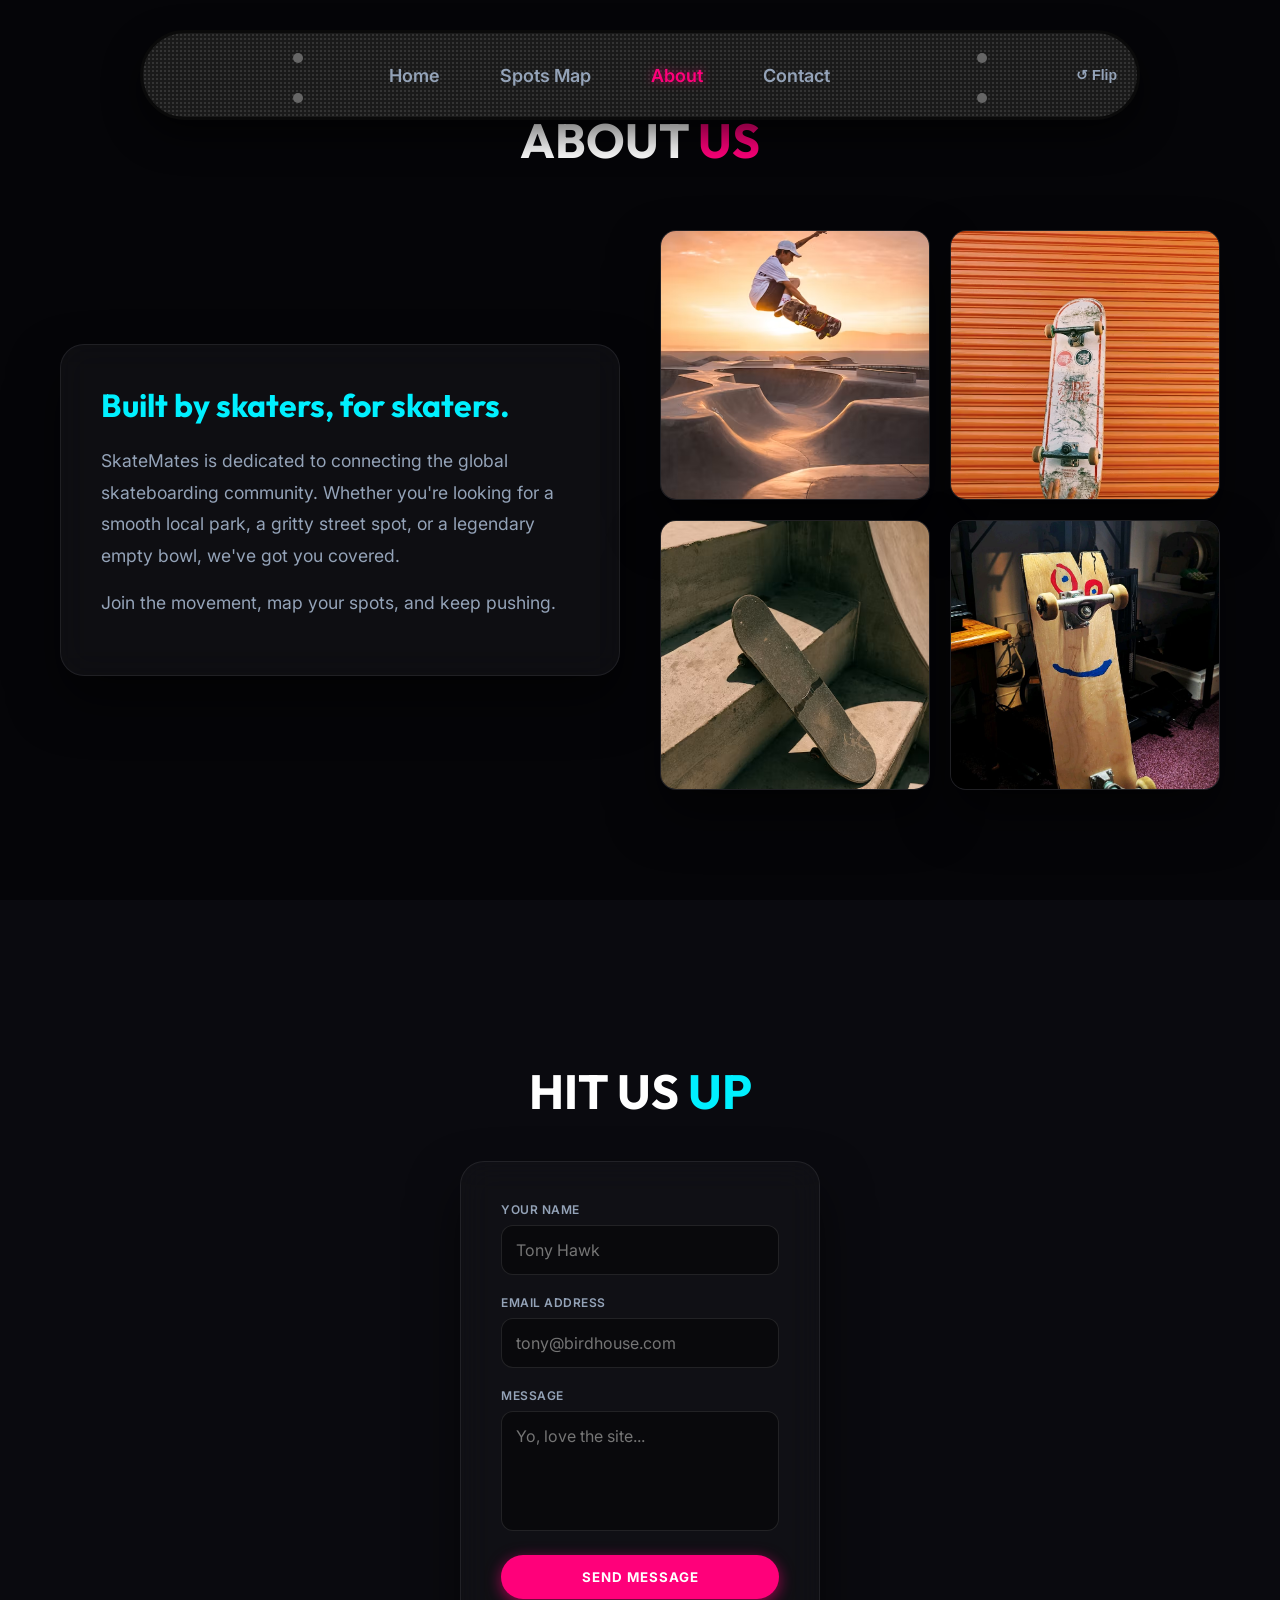
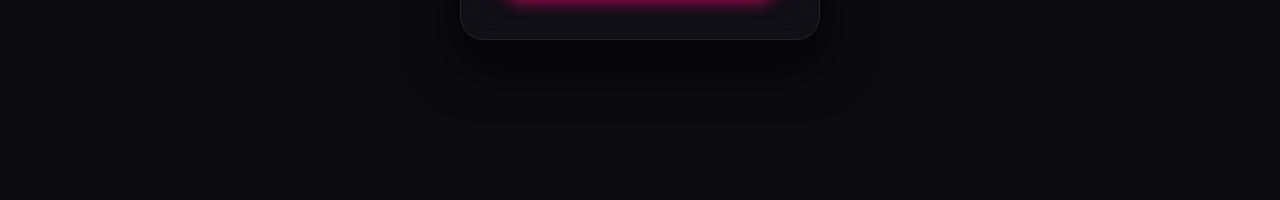
==== commit a53dea00: "Add new skate_shoe_orange and skate_crowd images to the Spot Gallery" ====
--- a/about.html
+++ b/about.html
@@ -62,16 +62,16 @@
         </div>
         <div class="gallery">
           <div class="gallery-item glass-panel">
-            <div class="placeholder-img" style="background: linear-gradient(45deg, #FF007A, #111);"></div>
+            <img src="images/sunset_air.png" alt="Skater catching air out of a concrete bowl" class="placeholder-img" style="width: 100%; height: 100%; object-fit: cover;" />
           </div>
           <div class="gallery-item glass-panel">
-            <div class="placeholder-img" style="background: linear-gradient(45deg, #00F0FF, #111);"></div>
+            <img src="images/orange_shutter.png" alt="Skateboard deck held against orange shutter" class="placeholder-img" style="width: 100%; height: 100%; object-fit: cover;" />
           </div>
           <div class="gallery-item glass-panel">
-            <div class="placeholder-img" style="background: linear-gradient(45deg, #FF8A00, #111);"></div>
+            <img src="images/concrete_stairs.png" alt="Skateboard deck leaning on concrete stairs" class="placeholder-img" style="width: 100%; height: 100%; object-fit: cover;" />
           </div>
           <div class="gallery-item glass-panel">
-            <div class="placeholder-img" style="background: linear-gradient(45deg, #8B5CF6, #111);"></div>
+            <img src="images/custom_plank.png" alt="Custom painted skateboard deck with face" class="placeholder-img" style="width: 100%; height: 100%; object-fit: cover;" />
           </div>
         </div>
       </div>
--- a/style.css
+++ b/style.css
@@ -287,7 +287,9 @@
   text-align: center;
   align-items: center;
   overflow: hidden;
-  background: radial-gradient(circle at center, #1a1a24 0%, var(--bg-dark) 100%);
+  background: linear-gradient(rgba(10, 10, 15, 0.6), rgba(10, 10, 15, 0.8)), url('images/sunset_air.png');
+  background-size: cover;
+  background-position: center;
 }
 .hero-bg-animated {
   position: absolute; top: 0; left: 0; width: 100%; height: 100%;
